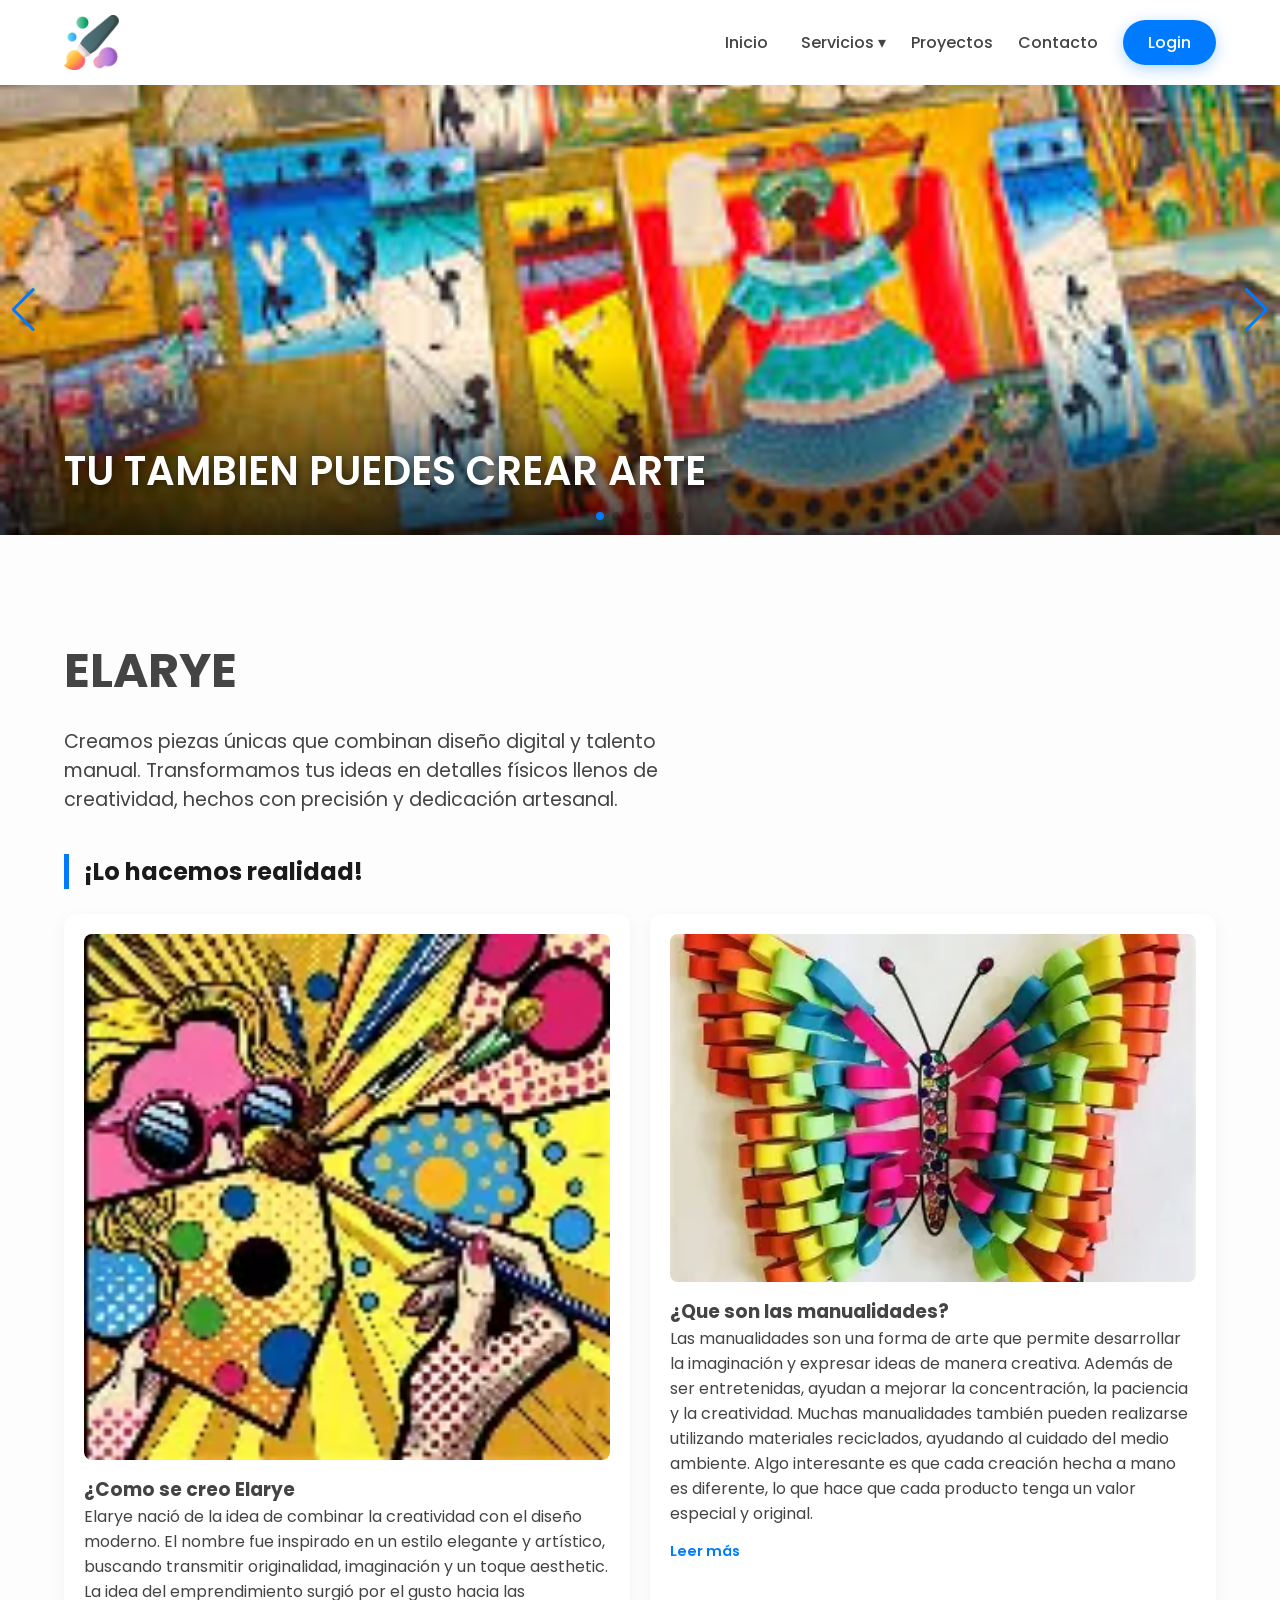
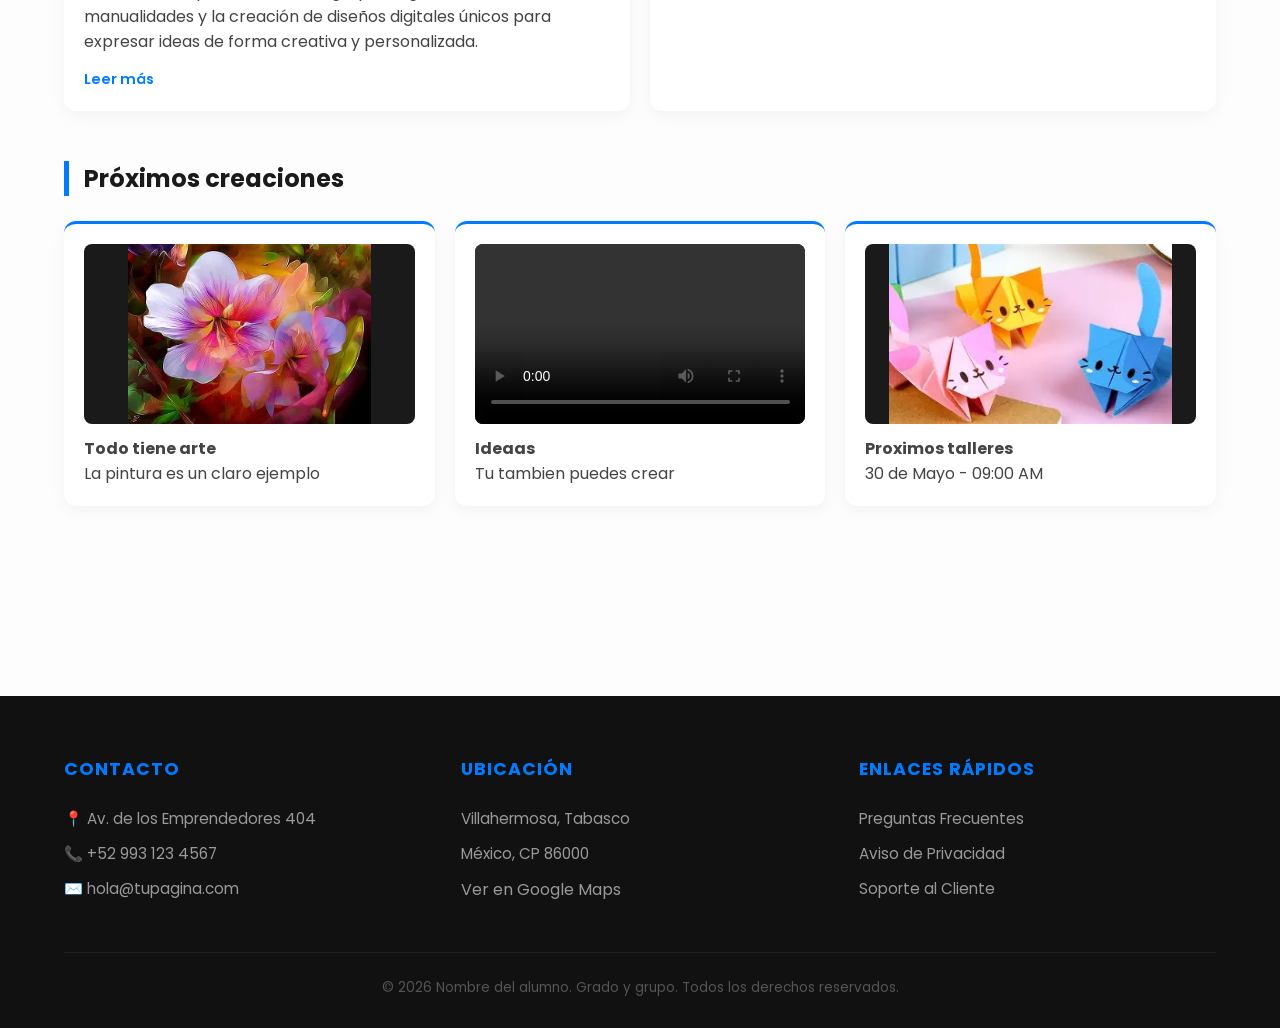
==== index.html @ 9f19944a "Add files via upload" ====
<!DOCTYPE html>
<html lang="es">
<head>
    <!-- Swiper CSS -->
<link rel="stylesheet" href="https://cdn.jsdelivr.net/npm/swiper@11/swiper-bundle.min.css" />
    <meta charset="UTF-8">
    <meta name="viewport" content="width=device-width, initial-scale=1.0">
    <title>Maquetación con divs</title>
        <!-- Google Fonts -->
    <link href="https://fonts.googleapis.com/css2?family=Poppins:wght@300;400;600&display=swap" rel="stylesheet">
    <link rel="stylesheet" href="estilos_maquetacion.css">
       <link rel="stylesheet" href="https://cdn-uicons.flaticon.com/4.0.0/uicons-solid-rounded/css/uicons-solid-rounded.css">
    <link rel="stylesheet" href="https://cdn-uicons.flaticon.com/4.0.0/uicons-solid-rounded/css/uicons-solid-rounded.css">
    <link rel="stylesheet" href="https://cdn-uicons.flaticon.com/4.0.0/uicons-solid-rounded/css/uicons-solid-rounded.css">
<link rel="stylesheet" href="https://cdn-uicons.flaticon.com/4.0.0/uicons-solid-rounded/css/uicons-solid-rounded.css">
<body>

    <header>
        <div class="container">
            <div class="logo">
                <!-- COLOCA TU LOGO AQUÍ -->
                <a href="index.html">
                    <img src="img/arte.png"  alt="Coloca tu logo aquí">
                </a>
            </div>

            <nav>
                <ul class="nav-menu">
                    <li><a href="index.html"><i class="fi fi-sr-home"></i>Inicio</a></li>
                    
                    <li class="dropdown">
                        <a href="#"><i class="fi fi-sr-customer-care"></i>Servicios ▾</a>
                        <ul class="dropdown-content">
                            <li><a href="#">Diseño Digital</a></li>
                            <li><a href="#">Creaciones</a></li>
                            <li><a href="#">Trabajos</a></li>
                        </ul>
                    </li>
                   

                    <li><a href="#">Proyectos</a></li>
                    <li><a href="#">Contacto</a></li>
                    <li><a href="login.html" class="btn-login">Login</a></li>
                </ul>
            </nav>
        </div>
    </header>
    <!-- Banner Principal -->
<div class="swiper mainBanner">
    <div class="swiper-wrapper">
        
        <!-- Slide 1 -->
        <div class="swiper-slide">
            <a href="tu-enlace-aqui.html" class="banner-link">
                <img src="banner/aarte.jpg" alt="ARTE">
                <div class="banner-content">
                    <div class="text-box">
                        <h1>TU TAMBIEN PUEDES CREAR ARTE</h1>
                    </div>
                </div>
            </a>
        </div>

        <!-- Slide 2 -->
        <div class="swiper-slide">
            <a href="otro-enlace.html" class="banner-link">
                <img src="banner/abejita.png" alt="MANUALIDADES">
                <div class="banner-content">
                    <div class="text-box">
                        <h1>TU TAMBIEN PUEDES CREAR MANUALIDADES</h1>
                    </div>
                </div>
            </a>
        </div>
        <!-- Slide 3 -->
        <div class="swiper-slide">
            <a href="otro-enlace.html" class="banner-link">
                <img src="banner/acuarela.png" alt="ACUARELA">
                <div class="banner-content">
                    <div class="text-box">
                        <h1>PONLE COLOR A TU VIDA</h1>
                    </div>
                </div>
            </a>
        </div>
        
    
     <!-- Slide 4 -->
        <div class="swiper-slide">
            <a href="tu-enlace-aqui.html" class="banner-link">
                <img src="banner/confetti.jpg" alt="FIESTA">
                <div class="banner-content">
                    <div class="text-box">
                        <h1>PUEDES DIVERTIRTE</h1>
                    </div>
                </div>
            </a>
        </div>
 <!-- Slide 5 -->
        <div class="swiper-slide">
            <a href="tu-enlace-aqui.html" class="banner-link">
                <img src="banner/mm.png" alt="CREA">
                <div class="banner-content">
                    <div class="text-box">
                        <h1>CREA UN NUEVO MUNDO</h1>
                    </div>
                </div>
            </a>
        </div>
         <!-- Slide 6 -->
        <div class="swiper-slide">
            <a href="tu-enlace-aqui.html" class="banner-link">
                <img src="banner/pintura.jpg" alt="APRENDE">
                <div class="banner-content">
                    <div class="text-box">
                        <h1>EL ARTE ESTA EN TODAS PARTES</h1>
                    </div>
                </div>
            </a>
        </div>
        </div>



    <!-- Controles -->
    <div class="swiper-button-next"></div>
    <div class="swiper-button-prev"></div>
    <div class="swiper-pagination"></div>
</div>

    <main class="container" style="padding: 100px 0;">
        <h1 style="font-size: 3rem; margin-bottom: 20px;">ELARYE</h1>
        <p style="font-size: 1.2rem; max-width: 600px;">​Creamos piezas únicas que combinan diseño digital y talento manual. Transformamos tus ideas en detalles físicos llenos de creatividad, hechos con precisión y dedicación artesanal.</p>
         <section class="seccion-info">
            
            <!-- FILA DE 2 CUADROS (Noticias Destacadas) -->
            <h2 class="titulo-seccion">¡Lo hacemos realidad!</h2>
            <div class="contenedor-dos">
                <div class="cuadro cuadro-grande">
                    <div class="imagen-placeholder"><img src="img/creacion.png" alt=""></div>
                    <h3>¿Como se creo Elarye</h3>
                    <p>Elarye nació de la idea de combinar la creatividad con el diseño moderno. El nombre fue inspirado en un estilo elegante y artístico, buscando transmitir originalidad, imaginación y un toque aesthetic. La idea del emprendimiento surgió por el gusto hacia las manualidades y la creación de diseños digitales únicos para expresar ideas de forma creativa y personalizada.</p>
                    <a href="#" class="leer-mas">Leer más</a>
                </div>
                <div class="cuadro cuadro-grande">
                    <div class="imagen-placeholder"><img src="img/manualidades.png" alt=""></div>
                    <h3>¿Que son las manualidades?</h3>
                    <p>Las manualidades son una forma de arte que permite desarrollar la imaginación y expresar ideas de manera creativa. Además de ser entretenidas, ayudan a mejorar la concentración, la paciencia y la creatividad. Muchas manualidades también pueden realizarse utilizando materiales reciclados, ayudando al cuidado del medio ambiente. Algo interesante es que cada creación hecha a mano es diferente, lo que hace que cada producto tenga un valor especial y original.</p>
                    
                    <a href="#" class="leer-mas">Leer más</a>
                </div>
            </div>

            <!-- FILA DE 3 CUADROS (Eventos o Info Rápida) -->
            <h2 class="titulo-seccion">Próximos creaciones</h2>
            <div class="contenedor-tres">
    <!-- Cuadro con Imagen -->
    <div class="cuadro cuadro-pequeno">
        <div class="media-container">
            <img src="img/flores.png" alt="">
        </div>
        <h4>Todo tiene arte</h4>
        <p>La pintura es un claro ejemplo</p>
    </div>

    <!-- Cuadro con Video -->
    <div class="cuadro cuadro-pequeno">
        <div class="media-container">
            <video controls>
                <source src="video/manu.mp4" type="video/mp4">
                Tu navegador no soporta videos.
            </video>
        </div>
        <h4>Ideaas</h4>
        <p>Tu tambien puedes crear</p>
    </div>

    <!-- Cuadro con Info Rápida (Solo texto si quieres) -->
    <div class="cuadro cuadro-pequeno">
        <div class="media-container">
            <img src="img/origami.png" alt="Evento">
        </div>
        <h4>Proximos talleres</h4>
        <p>30 de Mayo - 09:00 AM</p>
    </div>
</div>
</section>

<!-- ESTILOS CSS PARA ESTA SECCIÓN (Agrégalos a tu bloque <style>) -->
<style>
   /* ESTILOS CSS PARA ESTA SECCIÓN (Agrégalos a tu bloque <style>) */

    .seccion-info {
        padding: 40px 0;
    }

    .titulo-seccion {
        margin-bottom: 25px;
        color: var(--color-oscuro);
        border-left: 5px solid var(--color-primario);
        padding-left: 15px;
    }

    /* Contenedores Flexbox */
    .contenedor-dos, .contenedor-tres {
        display: flex;
        gap: 20px;
        flex-wrap: wrap; /* Para que sea responsivo */
        margin-bottom: 50px;
    }

    /* Estilo base de los cuadros */
    .cuadro {
        background: var(--blanco);
        border-radius: 12px;
        padding: 20px;
        box-shadow: 0 4px 15px rgba(0,0,0,0.05);
        transition: transform 0.3s ease;
    }

    .cuadro:hover {
        transform: translateY(-5px);
    }

    /* Tamaños específicos */
    .cuadro-grande {
        flex: 1 1 calc(50% - 20px); /* 2 cuadros por fila */
        min-width: 300px;
    }

    .cuadro-pequeno {
        flex: 1 1 calc(33.33% - 20px); /* 3 cuadros por fila */
        min-width: 250px;
        border-top: 3px solid var(--color-primario);
        align-items: center;
    }
.imagen-placeholder {
    width: 100%;
    height: auto;       /* Ya no obligamos a que mida 200px */
    overflow: hidden;
    border-radius: 8px;
    margin-bottom: 15px;
}

.imagen-placeholder img {
    width: 100%;        /* Ocupa todo el ancho disponible */
    height: auto;       /* Mantiene su proporción natural */
    display: block;
}
  
    /* Elementos internos 
    .imagen-placeholder {
        background: #eee;
        height: 150px;
        display: flex;
        align-items: center;
        justify-content: center;
        border-radius: 8px;
        margin-bottom: 15px;
        color: #888;
    }*/

    .leer-mas {
        display: inline-block;
        margin-top: 15px;
        color: var(--color-primario);
        text-decoration: none;
        font-weight: 600;
        font-size: 0.9rem;
    }
    /* Contenedor universal para fotos y videos */
.media-container {
    width: 100%;
    height: 180px;         /* Altura fija para que los 3 cuadros estén parejos */
    background-color: #1a1a1a; /* Fondo oscuro para resaltar el contenido */
    display: flex;
    align-items: center;
    justify-content: center;
    border-radius: 8px;
    margin-bottom: 12px;
    overflow: hidden;
}

/* Ajuste para que se vea TODO (Imagen) */
.media-container img {
    max-width: 100%;
    max-height: 100%;
    object-fit: contain;   /* ESTA ES LA CLAVE: No corta nada */
}

/* Ajuste para que se vea TODO (Video) */
.media-container video {
    width: 100%;
    height: 100%;
    object-fit: contain;   /* ESTA ES LA CLAVE: Muestra el video completo */
    outline: none;
}
</style>
        
    </main>

    <footer>
        <div class="container">
            <div class="footer-grid">
                <div class="footer-col">
                    <h4>Contacto</h4>
                    <p>📍 Av. de los Emprendedores 404</p>
                    <p>📞 +52 993 123 4567</p>
                    <p>✉️ hola@tupagina.com</p>
                </div>
                <div class="footer-col">
                    <h4>Ubicación</h4>
                    <p>Villahermosa, Tabasco</p>
                    <p>México, CP 86000</p>
                    <a href="#">Ver en Google Maps</a>
                </div>
                <div class="footer-col">
                    <h4>Enlaces Rápidos</h4>
                    <ul>
                        <li><a href="#">Preguntas Frecuentes</a></li>
                        <li><a href="#">Aviso de Privacidad</a></li>
                        <li><a href="#">Soporte al Cliente</a></li>
                    </ul>
                </div>
            </div>
            <div class="footer-bottom">
                &copy; 2026 Nombre del alumno. Grado y grupo. Todos los derechos reservados.
            </div>
        </div>
    </footer>
<script src="https://cdn.jsdelivr.net/npm/swiper@11/swiper-bundle.min.js"></script>
<script src="banner.js"></script>
</body>
</html>
---- estilos_maquetacion.css ----
/* --- 1. VARIABLES --- */
:root {
    --color-primario: #007bff; /* Color principal (azul) */
    --color-oscuro: #1a1a1a; /* Color oscuro para textos fuertes */
    --color-texto: #444; /* Color general del texto */
    --blanco: #ffffff; /* Color blanco */
    --sombra: 0 10px 30px rgba(0,0,0,0.1); /* Sombra suave */
    --transicion: all 0.4s cubic-bezier(0.165, 0.84, 0.44, 1); /* Animación suave */
}

/* Reset básico para quitar márgenes por defecto */
* {
    margin: 0;
    padding: 0;
    box-sizing: border-box; /* Evita que el padding rompa tamaños */
}

/* Configuración general del body */
body {
    font-family: 'Poppins', sans-serif; /* Fuente */
    background-color: #fdfdfd; /* Fondo claro */
    color: var(--color-texto); /* Color del texto */
    display: flex;
    flex-direction: column;
    min-height: 100vh; /* Para que el footer quede abajo */
}

/* Contenedor centrado */
.container {
    width: 90%;
    max-width: 1200px; /* Ancho máximo */
    margin: 0 auto; /* Centrar */
}

/* --- 2. HEADER Y LOGO --- */
header {
    background: var(--blanco); /* Fondo blanco */
    padding: 15px 0;
    box-shadow: 0 2px 15px rgba(0,0,0,0.05); /* Sombra ligera */
    position: sticky; /* Se queda fijo arriba */
    top: 0;
    z-index: 1000; /* Siempre encima */
}

/* Alinea logo y menú */
header .container {
    display: flex;
    justify-content: space-between;
    align-items: center;
}

/* CONFIGURACIÓN DEL LOGO */
.logo img {
    height: 55px; /* Tamaño del logo */
    width: auto;
    display: block;
}

/* --- 3. NAVEGACIÓN Y MENÚ --- */
.nav-menu {
    display: flex; /* Menú en fila */
    list-style: none; /* Quita viñetas */
    align-items: center;
}

/* Separación entre opciones */
.nav-menu > li {
    margin-left: 25px;
    position: relative; /* Necesario para submenú */
}

/* Estilo de enlaces */
.nav-menu a {
    text-decoration: none;
    color: var(--color-oscuro);
    font-weight: 500;
    padding: 10px 0;
    transition: var(--transicion);
    display: block;

    /* Permite alinear iconos con texto */
    display: inline-flex; 
    align-items: center; 
    gap: 8px; 
    text-decoration: none; 
    color: inherit;
}

/* Línea animada debajo del menú */
.nav-menu > li > a::after {
    content: '';
    position: absolute;
    width: 0; /* Empieza invisible */
    height: 2px;
    bottom: 0;
    left: 0;
    background-color: var(--color-primario);
    transition: var(--transicion);
}

/* Cuando pasas el mouse aparece la línea */
.nav-menu > li:hover > a::after {
    width: 100%;
}

/* Cambio de color al pasar el mouse */
.nav-menu a:hover {
    color: var(--color-primario);
}

/* --- 4. SUBMENÚ DESPLEGABLE --- */
.dropdown-content {
    position: absolute;
    top: 120%; /* Debajo del menú */
    left: -20px;
    background: var(--blanco);
    min-width: 220px;
    padding: 15px 0;
    list-style: none;
    border-radius: 12px; /* Bordes redondeados */
    box-shadow: var(--sombra);

    /* Oculto por defecto */
    opacity: 0;
    visibility: hidden;
    transform: translateY(20px); /* Baja un poco */
    transition: var(--transicion);
}

/* Mostrar el submenú al pasar el mouse */
.dropdown:hover .dropdown-content {
    opacity: 1;
    visibility: visible;
    transform: translateY(0);
}

/* Estilo de opciones del submenú */
.dropdown-content li a {
    padding: 12px 25px;
    font-size: 0.9rem;
    color: var(--color-texto);
    font-weight: 400;
}

/* Hover en submenú */
.dropdown-content li a:hover {
    background-color: #f8faff;
    color: var(--color-primario);
    padding-left: 30px; /* Se mueve a la derecha */
}

/* Botón Login resaltado */
.btn-login {
    background-color: var(--color-primario);
    color: var(--blanco) !important;
    padding: 10px 25px !important;
    border-radius: 50px; /* Forma redonda */
    box-shadow: 0 4px 15px rgba(0, 123, 255, 0.3);
}

/* Efecto hover del botón */
.btn-login:hover {
    transform: translateY(-2px); /* Se levanta */
    box-shadow: 0 6px 20px rgba(0, 123, 255, 0.4);
}

/* --- 5. RESPONSIVE --- */
@media (max-width: 850px) {

    /* Header en columna */
    header .container {
        flex-direction: column;
        gap: 20px;
    }

    /* Menú se adapta */
    .nav-menu {
        flex-wrap: wrap;
        justify-content: center;
    }

    .nav-menu li {
        margin: 5px 15px;
    }

    /* Submenú en móvil */
    .dropdown-content {
        position: static; /* Ya no flotante */
        box-shadow: none;
        opacity: 1;
        visibility: visible;
        transform: none;
        display: none; /* Oculto */
        background: #f1f1f1;
    }

    /* Mostrar al hacer hover */
    .dropdown:hover .dropdown-content {
        display: block;
    }
}

/* --- 6. FOOTER 3 COLUMNAS --- */
footer {
    background: #111;
    color: #fff;
    padding: 60px 0 30px;
    margin-top: auto; /* Empuja el footer abajo */
}

/* Grid para dividir en columnas */
.footer-grid {
    display: grid;
    grid-template-columns: repeat(auto-fit, minmax(250px, 1fr)); /* Responsive */
    gap: 40px;
    margin-bottom: 40px;
}

/* Títulos del footer */
.footer-col h4 {
    color: var(--color-primario);
    margin-bottom: 25px;
    font-size: 1.1rem;
    text-transform: uppercase;
    letter-spacing: 1px;
}

/* Texto del footer */
.footer-col p, .footer-col li {
    color: #999;
    font-size: 0.95rem;
    margin-bottom: 12px;
}

/* Quita viñetas */
.footer-col ul { 
    list-style: none; 
}

/* Enlaces del footer */
.footer-col a {
    color: #999;
    text-decoration: none;
    transition: var(--transicion);
}

/* Hover enlaces */
.footer-col a:hover {
    color: var(--blanco);
}

/* Parte inferior del footer */
.footer-bottom {
    text-align: center;
    border-top: 1px solid #222;
    padding-top: 25px;
    color: #555;
    font-size: 0.85rem;


.seccion-info {
    padding: 50px 0;
}

.contenedor-dos {
    display: flex;
    justify-content: space-between;
    gap: 20px;
    margin-top: 30px;
}

.cuadro {
    flex: 1;
    background: #ffffff;
    padding: 20px;
    border-radius: 10px;
    box-shadow: 0px 4px 10px rgba(0,0,0,0.1);
    text-align: center;
}

.cuadro img, .cuadro video {
    width: 100%;
    height: 200px;
    object-fit: contain; /* Regla obligatoria de tu práctica */
    border-radius: 5px;
}

.leer-mas {
    display: inline-block;
    margin-top: 15px;
    color: #007bff;
    text-decoration: none;
    font-weight: bold;
}
}
/* --- ESTILOS DEL BANNER --- */
.mainBanner {
    width: 100%;
    height: 450px; /* Altura ideal tipo e-commerce */
    position: relative;
}

.mainBanner .swiper-slide {
    position: relative;
    overflow: hidden;
}

.mainBanner img {
    width: 100%;
    height: 100%;
    object-fit: cover; /* Ajuste perfecto de la imagen */
    object-position: center;
}

/* Capa de contenido sobre la imagen */
.banner-content {
    position: absolute;
    top: 0;
    left: 0;
    width: 100%;
    height: 100%;
    display: flex;
    align-items: center; /* Centrado vertical */
    padding-left: 10%; /* Alineado a la izquierda como ML */
    background: linear-gradient(to right, rgba(0,0,0,0.4), transparent); /* Degradado para legibilidad */
}

.text-box {
    color: white;
    max-width: 500px;
}

.text-box span {
    font-size: 0.9rem;
    font-weight: 600;
    letter-spacing: 2px;
    color: var(--color-primario);
}

.text-box h1 {
    font-size: 3rem;
    margin: 10px 0 20px;
    line-height: 1.1;
}

.btn-comprar {
    padding: 12px 30px;
    background: var(--color-primario);
    border: none;
    color: white;
    font-weight: 600;
    border-radius: 5px;
    cursor: pointer;
    transition: transform 0.3s;
}

.btn-comprar:hover {
    transform: scale(1.05);
}

/* --- RESPONSIVE --- */
@media (max-width: 768px) {
    .mainBanner { height: 300px; }
    .text-box h1 { font-size: 1.8rem; }
    .banner-content { padding-left: 5%; }
}
/* --- ESTILOS DEL BANNER --- */
.mainBanner {
    width: 100%;
    height: 450px;
    position: relative;
}

/* Hace que todo el slide sea clickable */
.banner-link {
    text-decoration: none;
    display: block;
    width: 100%;
    height: 100%;
    position: relative;
}

.mainBanner .swiper-slide {
    position: relative;
    overflow: hidden;
}

.mainBanner img {
    width: 100%;
    height: 100%;
    object-fit: cover;
    object-position: center;
    transition: transform 0.5s ease; /* Efecto zoom opcional */
}

/* Zoom suave al pasar el mouse por el banner */
.banner-link:hover img {
    transform: scale(1.05);
}

/* Capa de contenido: Alineada ABAJO a la IZQUIERDA */
.banner-content {
    position: absolute;
    top: 0;
    left: 0;
    width: 100%;
    height: 100%;
    display: flex;
    align-items: flex-end; /* Mueve el texto al fondo */
    justify-content: flex-start; /* Mueve el texto a la izquierda */
    padding: 40px 5%; /* Espacio desde los bordes */
    /* Degradado oscuro desde abajo para que el texto blanco se lea perfecto */
    background: linear-gradient(to top, rgba(0,0,0,0.7) 0%, transparent 40%);
    box-sizing: border-box;
}

.text-box {
    color: white;
    max-width: 80%;
}

.text-box h1 {
    font-size: 2.5rem;
    margin: 0;
    line-height: 1.2;
    font-weight: 600;
    /* Sombra de apoyo */
    text-shadow: 2px 2px 10px rgba(0,0,0,0.5);
}

/* --- RESPONSIVE --- */
@media (max-width: 768px) {
    .mainBanner { height: 300px; }
    .text-box h1 { font-size: 1.5rem; }
    .banner-content { padding: 20px 5%; }
}
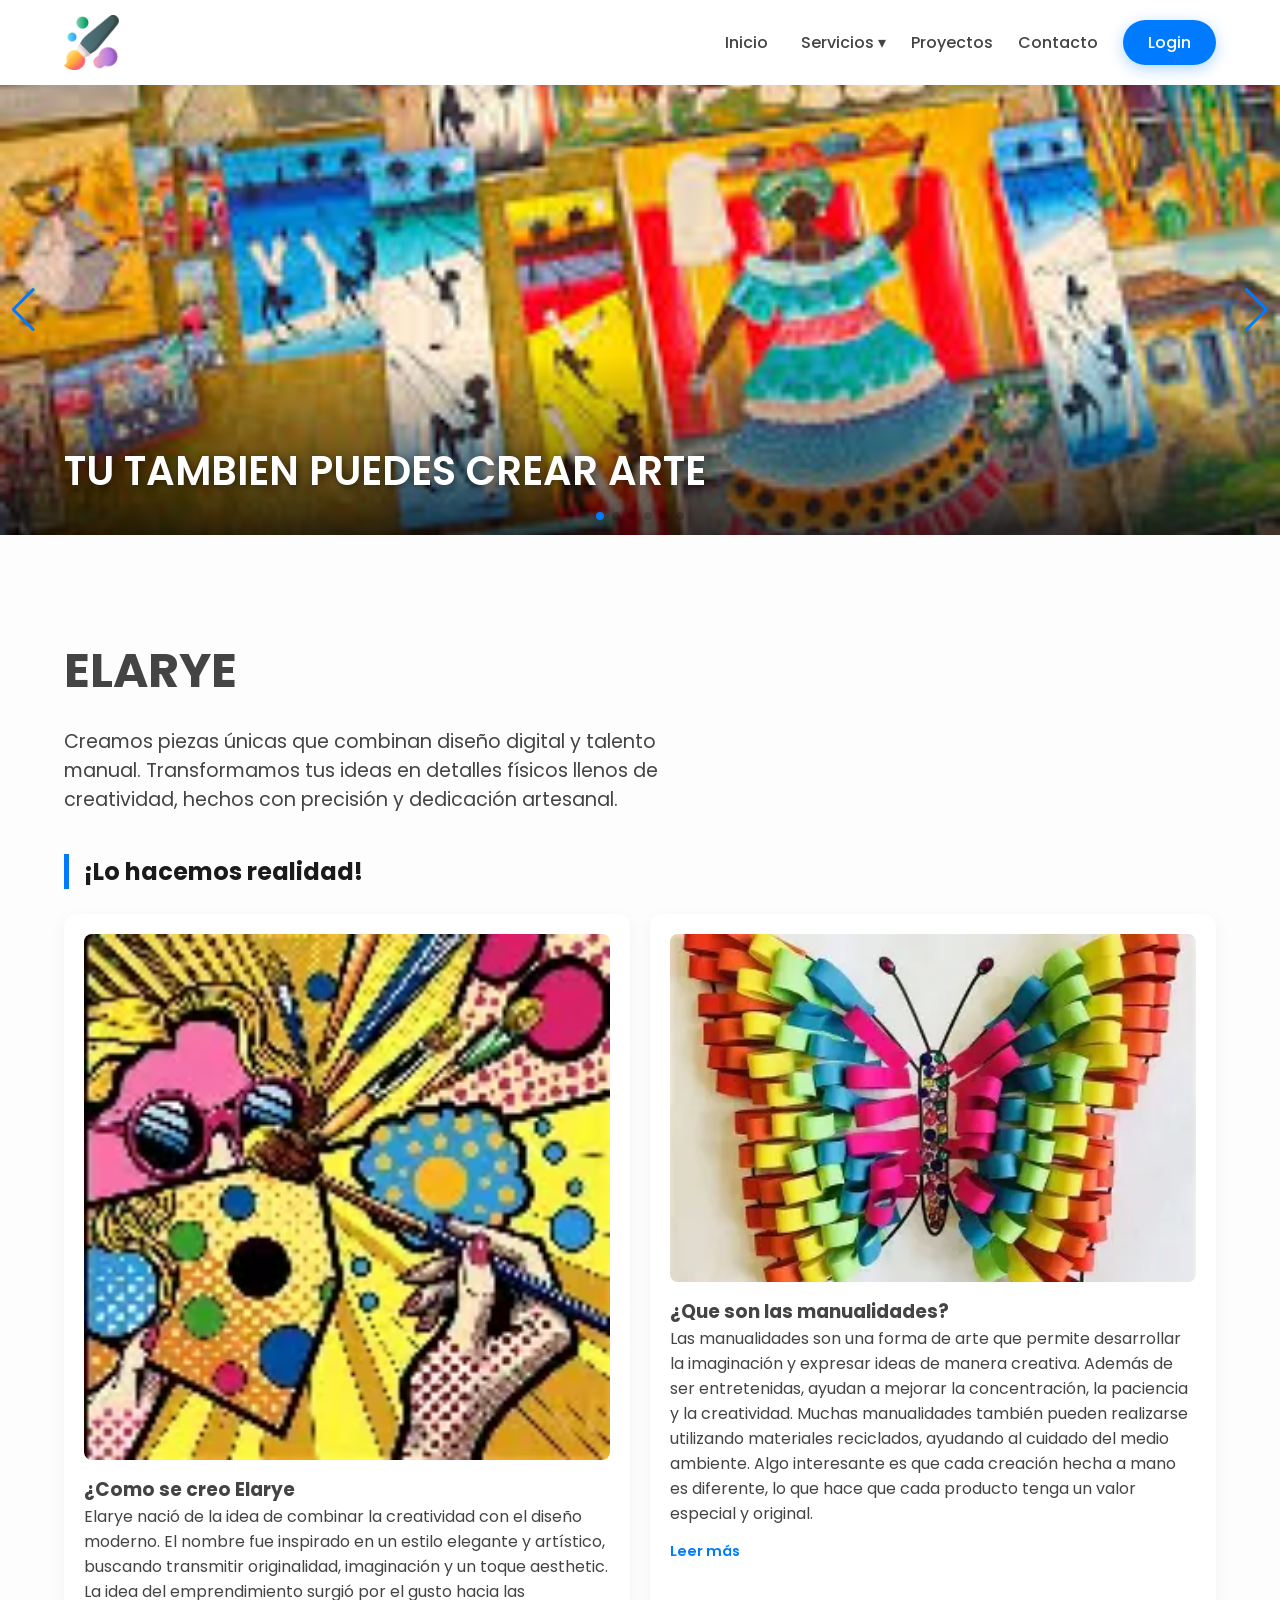
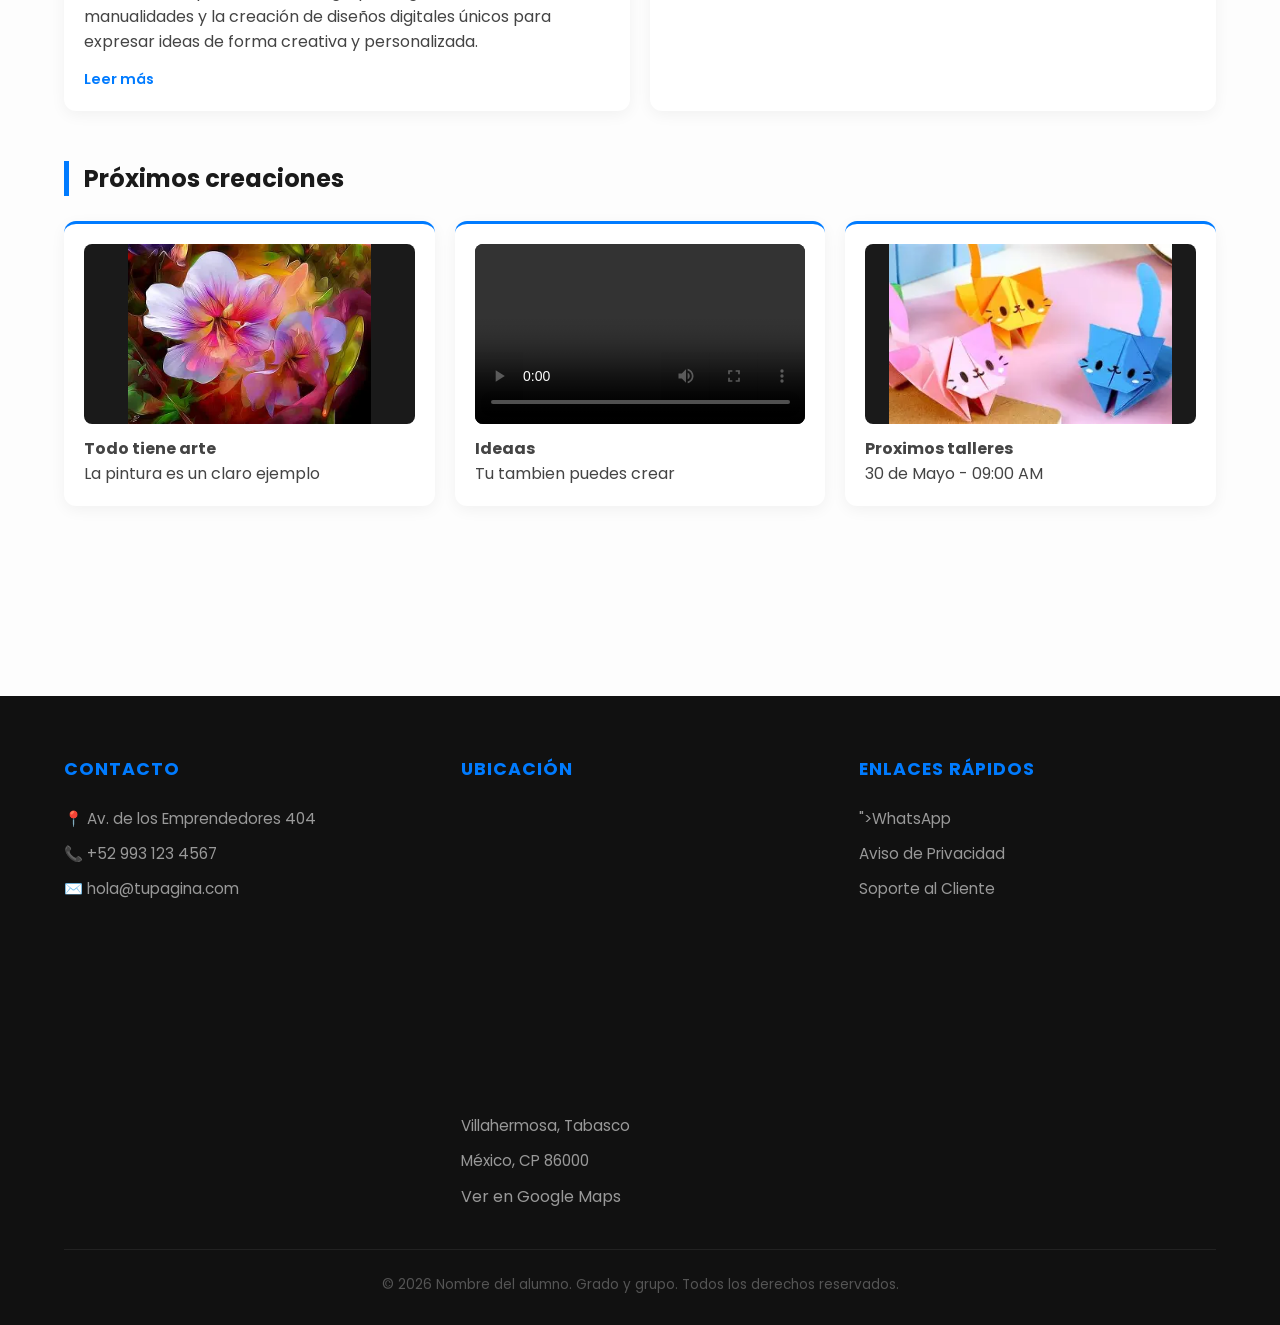
==== commit 4fde5e35: "Cambio 3A" ====
--- a/index.html
+++ b/index.html
@@ -310,6 +310,7 @@
                 </div>
                 <div class="footer-col">
                     <h4>Ubicación</h4>
+                    <iframe src="https://www.google.com/maps/embed?pb=!1m18!1m12!1m3!1d3786.028294113666!2d-93.21983602576584!3d18.391563373104063!2m3!1f0!2f0!3f0!3m2!1i1024!2i768!4f13.1!3m3!1m2!1s0x85ee8cd7cc8ce477%3A0xe16984e99de48f21!2sPreparatoria%20Augusto%20Hern%C3%A1ndez%20Oliv%C3%A9!5e0!3m2!1ses-419!2smx!4v1779738208596!5m2!1ses-419!2smx" width="400" height="300" style="border:0;" allowfullscreen="" loading="lazy" referrerpolicy="no-referrer-when-downgrade"></iframe>
                     <p>Villahermosa, Tabasco</p>
                     <p>México, CP 86000</p>
                     <a href="#">Ver en Google Maps</a>
@@ -317,7 +318,7 @@
                 <div class="footer-col">
                     <h4>Enlaces Rápidos</h4>
                     <ul>
-                        <li><a href="#">Preguntas Frecuentes</a></li>
+                        <li><a href="href="https://wa.me/529334068645?text=Hola,%20me%20gustaría%20recibir%20información%20sobre%20sus%20productos%20o%20servicios." target="_blank"></a>">WhatsApp</a></li>
                         <li><a href="#">Aviso de Privacidad</a></li>
                         <li><a href="#">Soporte al Cliente</a></li>
                     </ul>
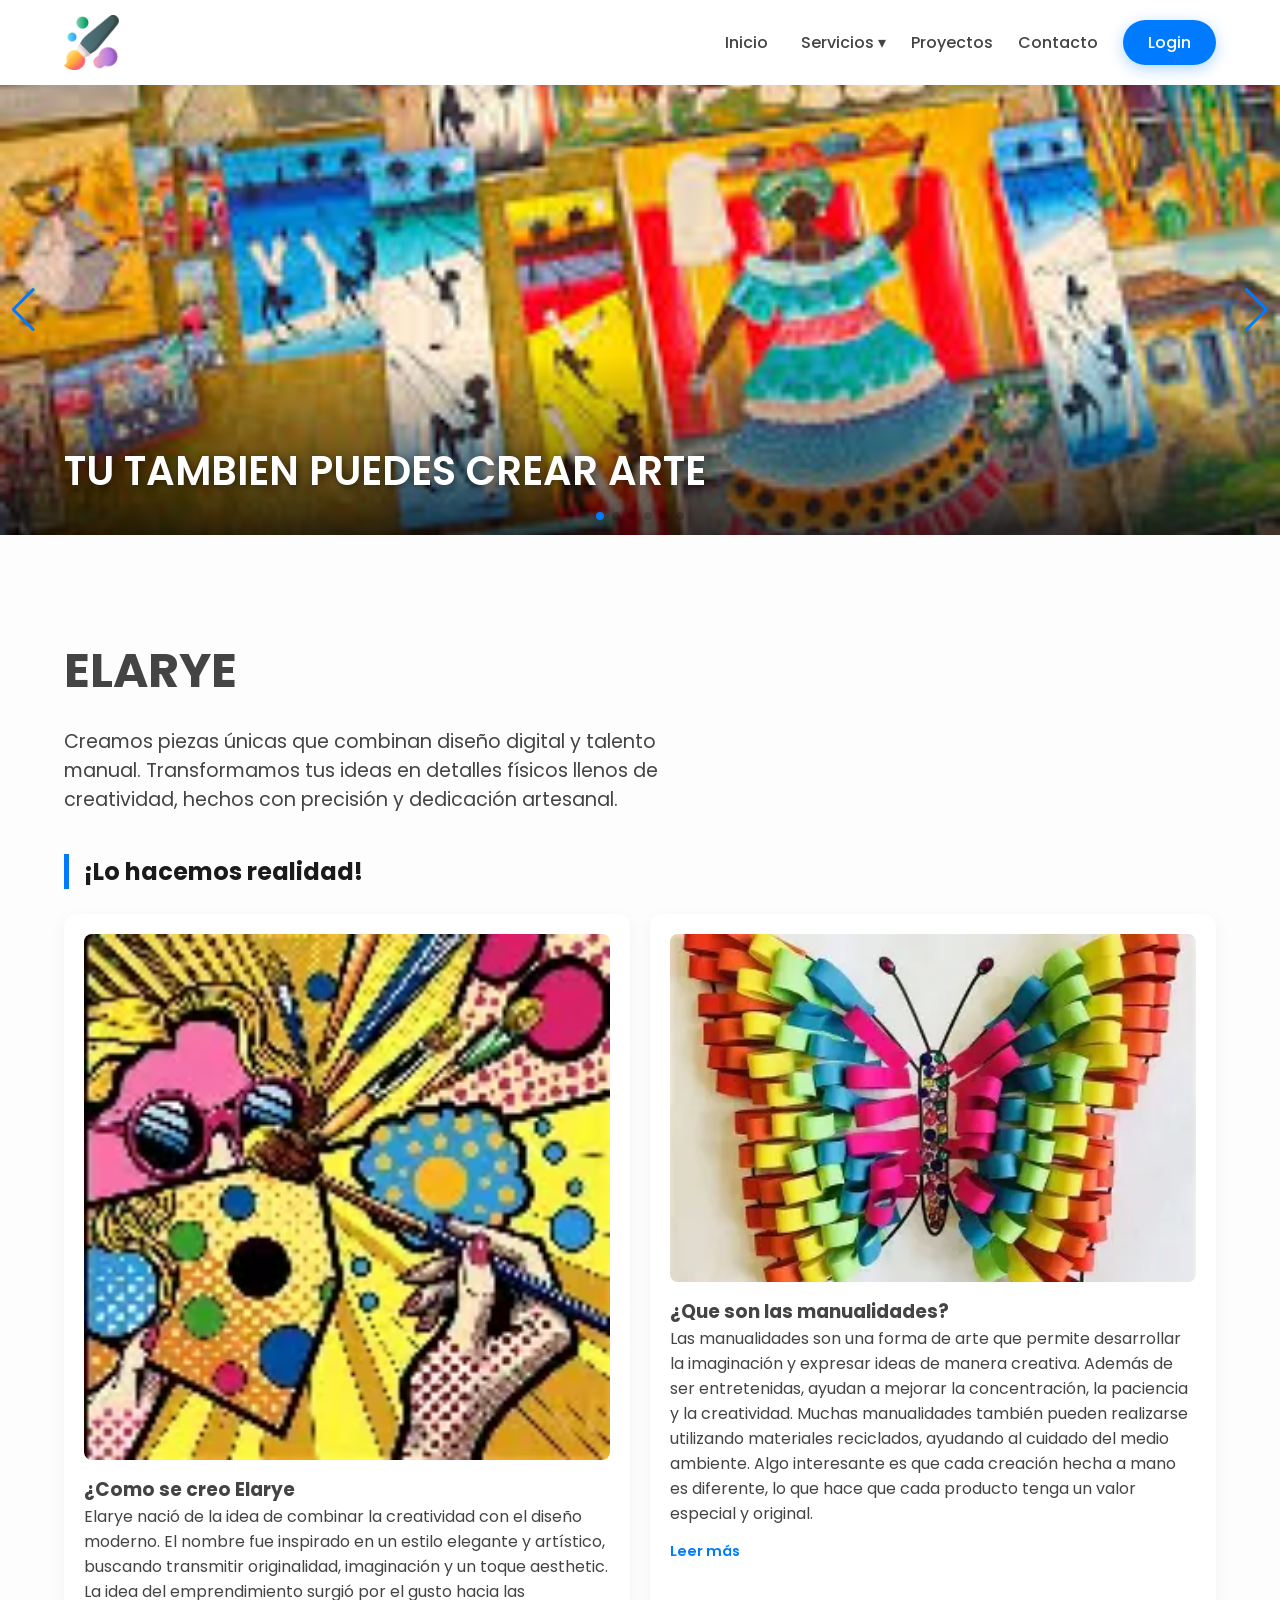
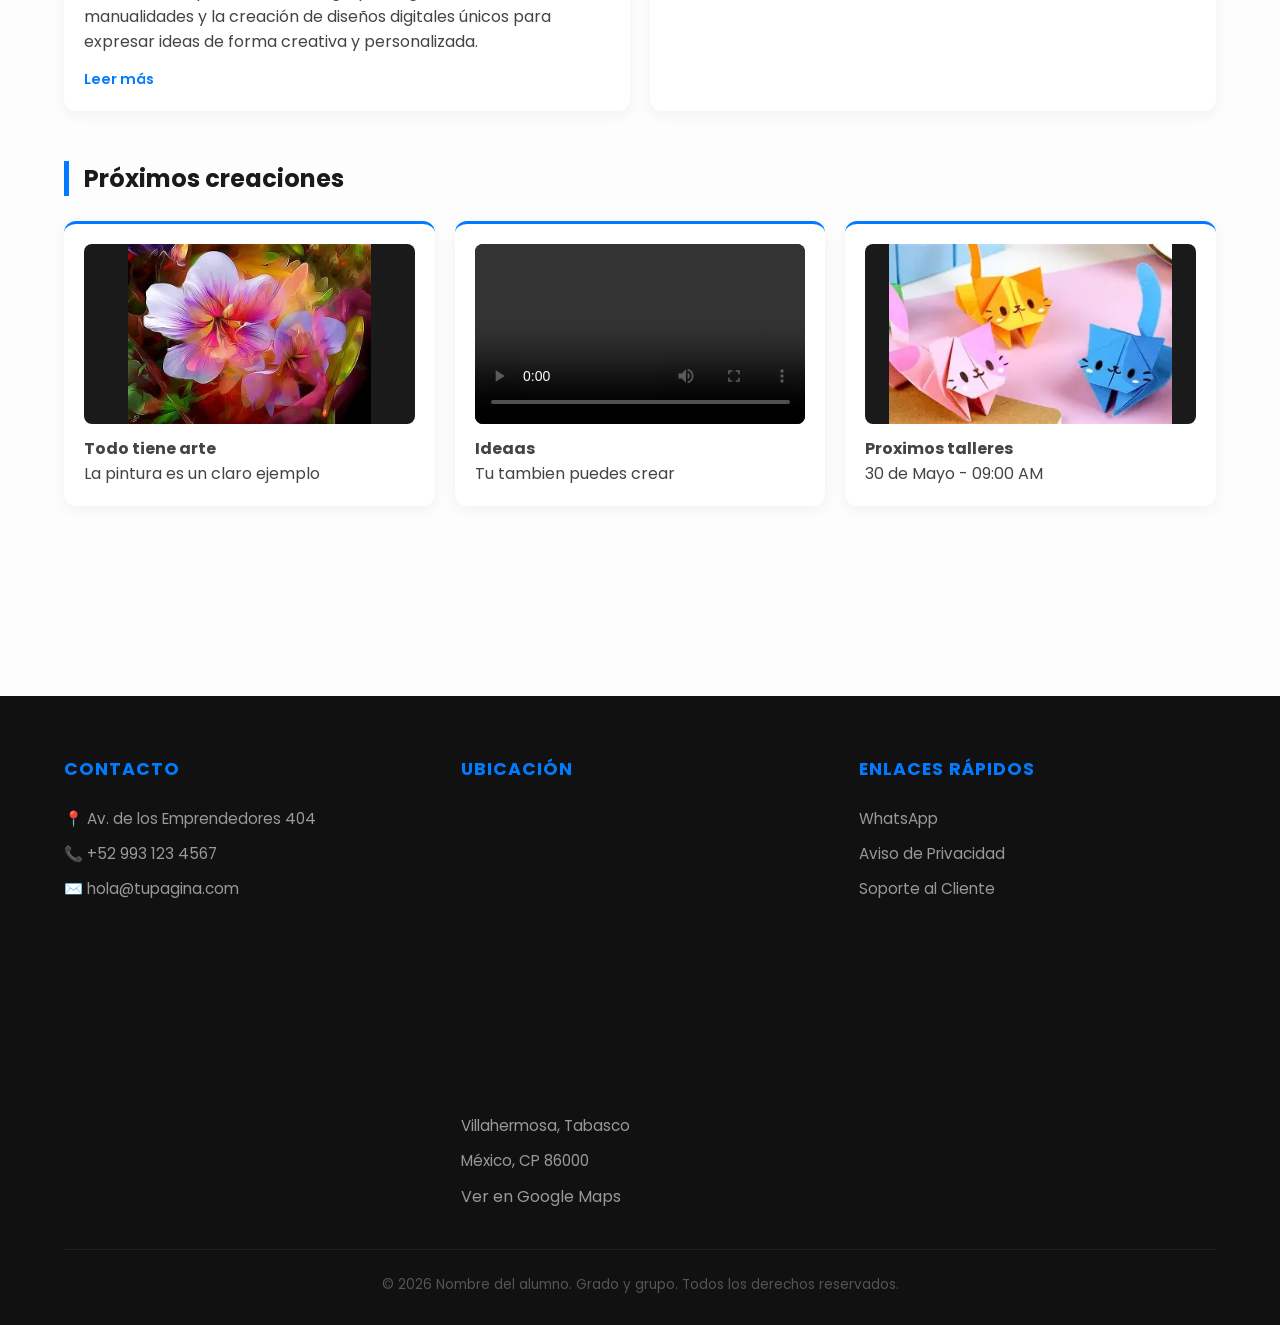
==== commit 089537aa: "Ajuste 3A" ====
--- a/index.html
+++ b/index.html
@@ -318,7 +318,7 @@
                 <div class="footer-col">
                     <h4>Enlaces Rápidos</h4>
                     <ul>
-                        <li><a href="href="https://wa.me/529334068645?text=Hola,%20me%20gustaría%20recibir%20información%20sobre%20sus%20productos%20o%20servicios." target="_blank"></a>">WhatsApp</a></li>
+                        <li><a href="https://wa.me/529334068645?text=Hola,%20me%20gustaría%20recibir%20información%20sobre%20sus%20productos%20o%20servicios." target="_blank">WhatsApp</a></li>
                         <li><a href="#">Aviso de Privacidad</a></li>
                         <li><a href="#">Soporte al Cliente</a></li>
                     </ul>
